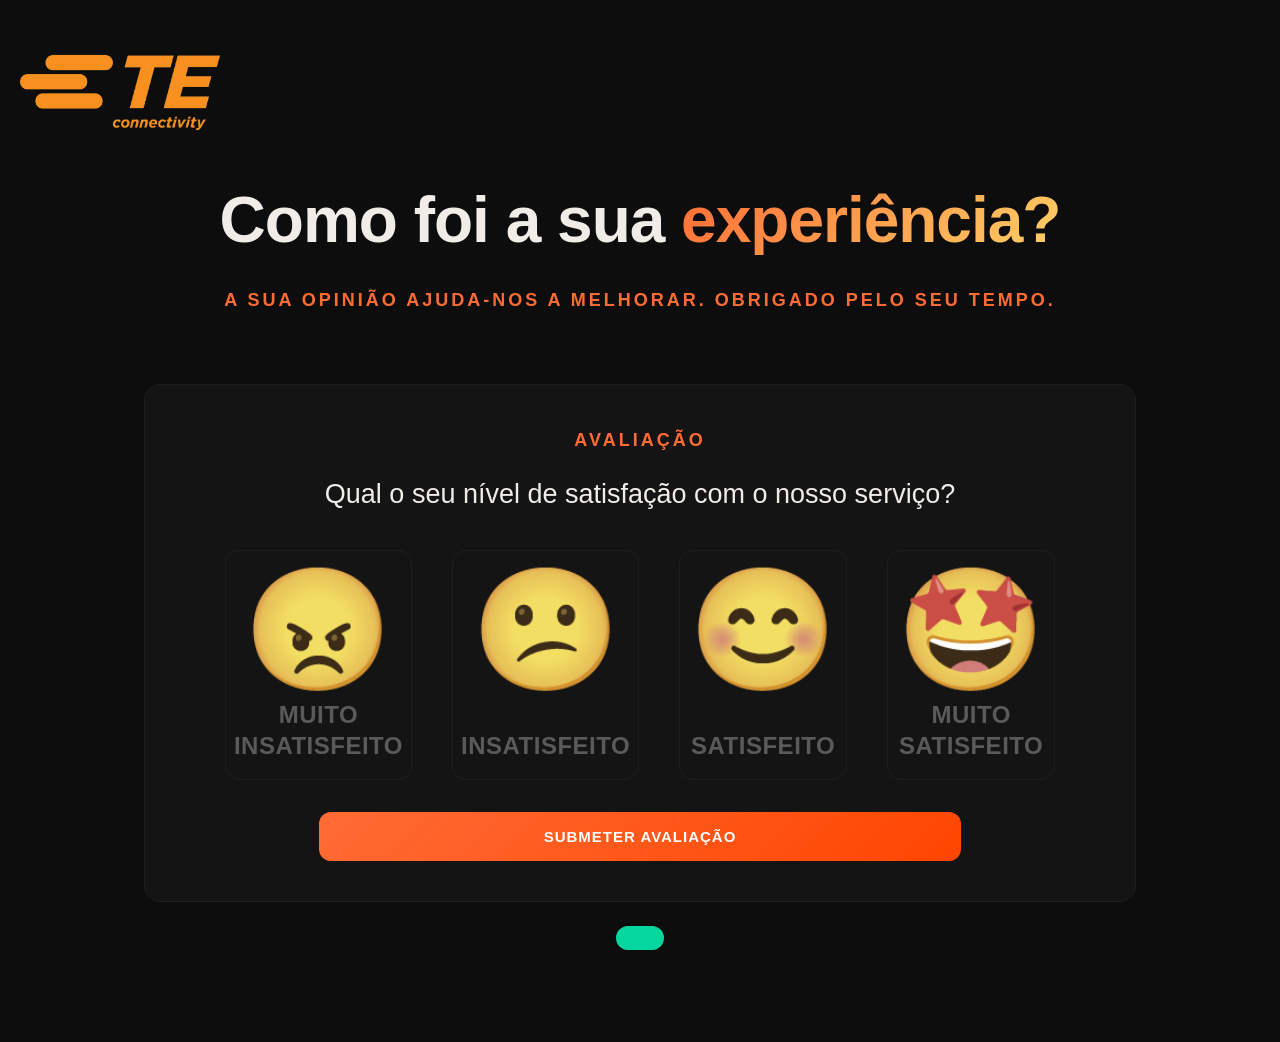
==== index.html @ 26f6a005 "a" ====
<!DOCTYPE html>
<html lang="pt">
<head>
<meta charset="UTF-8">
<meta name="viewport" content="width=device-width, initial-scale=1.0">
<title>Avaliação de Satisfação</title> 
<link rel="stylesheet" href="style.css">
</head>
<body>
    <header>
        
        <img src="img/TELogo.png" alt="Logo" class="logo">
        <br>
        <br>
        <br>
        <h1>Como foi a sua <span>experiência?</span></h1>
        <p class="tag">A sua opinião ajuda-nos a melhorar. Obrigado pelo seu tempo.</p>
    </header> 
    
    
        
                <div class="card">
                    <div class=" tag">Avaliação</div>
                        <div class="question">Qual o seu nível de satisfação com o nosso serviço?</div>
        
                        <div class="options">
                            <div class="option">
                                <input type="radio" name="rating" id="r1" value="1">
                                <label for="r1">
                                    <span class="emoji">😠</span>
                                    <span class="label-text">Muito<br>Insatisfeito</span>
                                </label>
                        </div>
                                <div class="option">
                                    <input type="radio" name="rating" id="r2" value="2">
                                    <label for="r2">
                                        <span class="emoji">😕</span>
                                        <span class="label-text"> <br> Insatisfeito</span>
                                </label>
                                </div>
                                    <div class="option">
                                        <input type="radio" name="rating" id="r4" value="4">
                                        <label for="r4">
                                            <span class="emoji">😊</span>
                                            <span class="label-text"> <br> Satisfeito</span>
                                        </label>
                                    </div>
                                        <div class="option">
                                            <input type="radio" name="rating" id="r5" value="5">
                                            <label for="r5">
                                                <span class="emoji">🤩</span>
                                                <span class="label-text">Muito<br>Satisfeito</span>
                                            </label>
                                        </div>
                    </div>
            <button class="btn-submit " id="btnVotar" onclick="votar()">Submeter avaliação</button>
            </div>
                                            <div class="btn-row">
                                                <button class="btn-clear" onclick="limparDados()">🗑 Limpar</button>

                                                
                                                <button class="btn-csv" onclick="exportarCSV()">⬇ Exportar CSV</button>


                                                <button class="btn-edit" onclick="toggleEdicao()">Editar</button>
                                            </div>                               
     </div>

    
<!-- Toast -->
<div class="toast" id="toast"></div>
    
<script src="script.js"></script>
</body>
</html>
---- style.css ----
:root {
    --bg: #0d0d0d;
    --card: #141414;
    --border: #1e1e1e;
    --accent-1: #ff6b35;
    --accent-2: #ffd166;
    --accent-3: #06d6a0;
    --text: #f0ede8;
    --muted: #5a5a5a;
    --radius: 16px;
  }
 
  * { margin: 0; padding: 0; box-sizing: border-box; }
 
  body {
    background: var(--bg);
    color: var(--text);
    font-family: 'DM Sans', sans-serif;
    min-height: 100vh;
    display: flex;
    flex-direction: column;
    justify-content: flex-start;
    padding: 40px 20px 80px;
    overflow-x: hidden;
  }
 
  /* Background grid */
  body::before {
    content: '';
    inset: 0;
    background-image:
      linear-gradient(rgba(255,107,53,0.03) 1px, transparent 1px),
      linear-gradient(90deg, rgba(255,107,53,0.03) 1px, transparent 1px);
    background-size: 40px 40px;
    pointer-events: none;
    z-index: 0;
  }
 
  /* Header */
  header {
  position: relative;
    margin-bottom: 48px;
    animation: fadeDown 0.6s ease both;
  }

.top-bar {
  position: absolute;
  top: 20px;
  left: 20px;
}

 
  .tag {
    text-align: center;
    font-size: 18px;
    font-weight: 600;
    letter-spacing: 3px;
    text-transform: uppercase;
    color: var(--accent-1);
    padding: 5px 14px;
    margin-bottom: 20px;
  }
 
  header h1 {
    font-family: 'Syne', sans-serif;
    font-size: clamp(2rem, 10vw, 4rem);
    font-weight: 800;
    line-height: 1.1;
    letter-spacing: -1px;
    color: var(--text);
    text-align: center;
  }
 
  header h1 span {
    background: linear-gradient(135deg, var(--accent-1), var(--accent-2));
    -webkit-background-clip: text;
    -webkit-text-fill-color: transparent;
    background-clip: text;
  }
 
  header p {
    margin-top: 30px;
    color: var(--muted);
    font-size: 15px;
    font-weight: 300;
  }
 
  /* Vote card */
  .card {
    background: var(--card);
    border: 1px solid var(--border);
    border-radius: var(--radius);
    padding: 40px 36px;
    margin-bottom: 24px;
    animation: fadeUp 0.6s 0.15s ease both;
    display: flex;
    flex-direction: column;
    align-items: center;
    width: 80%;
    margin-left: auto;
    margin-right: auto;
  }
 
  .card-title {
    font-family: 'Syne', sans-serif;
    font-size: 13px;
    font-weight: 700;
    letter-spacing: 2px;
    text-transform: uppercase;
    color: var(--muted);
    margin-bottom: 28px;
  }
 
  .question {
    font-size: 27px;
    font-weight: 500;
    color: var(--text);
    margin-bottom: 36px;
    line-height: 1.4;
    
  }

  .logo{
  left: 0;   
  width: 200px;
  }
  
  /* Emoji options */
  .options {
    display: flex; 
    justify-content: center;
    gap: 40px;
    margin-bottom: 32px;
    align-items: center;
    flex-wrap: nowrap; 
    width: 100%;
    max-width: 60%;
  }
 
  .option input[type="radio"] { display: none; }
 
  .option label {
    display: flex;
    flex-direction: column;
    align-items: center;
    gap: 10px;
    padding: 18px 8px;
    border: 1.5px solid var(--border);
    border-radius: 14px;
    cursor: pointer;
    transition: all 0.2s ease;
    user-select: none;
    background: transparent;
  }
 
.option {
  flex: 1 1 150px;
  max-width: 500px;
}

  .option label:hover {
    border-color: rgba(255,107,53,0.4);
    background: rgba(255,107,53,0.04);
    transform: translateY(-2px);
  }
 
  .option input:checked + label {
    border-color: var(--accent-1);
    background: rgba(255,107,53,0.08);
    box-shadow: 0 0 0 3px rgba(255,107,53,0.12);
  }
 
  .emoji {
    font-size: 120px;
    line-height: 1;
    transition: transform 0.2s ease;
    filter: grayscale(0.3);
  }
 
  .option input:checked + label .emoji {
    transform: scale(1.2);
    filter: grayscale(0);
  }
 
  .label-text {
    font-size: 24px;
    font-weight: 600;
    letter-spacing: 0.5px;
    text-transform: uppercase;
    color: var(--muted);
    text-align: center;
    line-height: 1.3;
    transition: color 0.2s;
  }
 
  .option input:checked + label .label-text { color: var(--accent-1); }
 
  /* Submit button */
  .btn-submit {
    width: 70%;
    padding: 16px;
    background: linear-gradient(135deg, var(--accent-1), #ff4500);
    color: white;
    font-family: 'Syne', sans-serif;
    font-size: 15px;
    font-weight: 700;
    letter-spacing: 1px;
    text-transform: uppercase;
    border: none;
    border-radius: 12px;
    cursor: pointer;
    transition: all 0.2s ease;
    position: relative;
    overflow: hidden;
    
   
  }

  .btn-submit::after {
    content: '';
    position: absolute;
    inset: 0;
    background: rgba(255,255,255,0.1);
    opacity: 0;
    transition: opacity 0.2s;
  }
 
  .btn-submit:hover::after { opacity: 1; }
  .btn-submit:hover { transform: translateY(-1px); box-shadow: 0 8px 24px rgba(255,107,53,0.35); }
  .btn-submit:active { transform: translateY(0); }
  .btn-submit:disabled { opacity: 0.4; cursor: not-allowed; transform: none; box-shadow: none; }
 
  /* Toast */
  .toast {
    position: fixed;
    bottom: 30px;
    left: 50%;
    transform: translateX(-50%) translateY(80px);
    background: var(--accent-3);
    color: #0d0d0d;
    font-weight: 600;
    font-size: 14px;
    padding: 12px 24px;
    border-radius: 100px;
    z-index: 100;
    transition: transform 0.4s cubic-bezier(0.34, 1.56, 0.64, 1);
    white-space: nowrap;
  }
 
  .toast.show { transform: translateX(-50%) translateY(0); }
 
  /* Stats */
  .stats-card {
    background: var(--card);
    border: 1px solid var(--border);
    border-radius: var(--radius);
    padding: 32px 36px;
    animation: fadeUp 0.6s 0.25s ease both;
  }
 
  .stats-header {
    display: flex;
    align-items: center;
    justify-content: space-between;
    margin-bottom: 28px;
    flex-wrap: gap;
    gap: 12px;
  }
 
  .stats-title {
    font-family: 'Syne', sans-serif;
    font-size: 13px;
    font-weight: 700;
    letter-spacing: 2px;
    text-transform: uppercase;
    color: var(--muted);
  }
 
  .total-badge {
    font-size: 12px;
    color: var(--muted);
    background: var(--border);
    padding: 4px 12px;
    border-radius: 100px;
  }
 
  .stat-row {
    display: flex;
    align-items: center;
    gap: 14px;
    margin-bottom: 14px;
  }
 
  .stat-emoji { font-size: 22px; width: 28px; text-align: center; }
 
  .stat-bar-wrap {
    flex: 1;
    height: 8px;
    background: var(--border);
    border-radius: 100px;
    overflow: hidden;
  }
 
  .stat-bar {
    height: 100%;
    border-radius: 100px;
    transition: width 0.8s cubic-bezier(0.4, 0, 0.2, 1);
  }
 
  .stat-count {
    font-family: 'Syne', sans-serif;
    font-weight: 700;
    font-size: 15px;
    min-width: 28px;
    text-align: right;
  }
 
  .stat-pct {
    font-size: 11px;
    color: var(--muted);
    min-width: 36px;
    text-align: right;
  }
 
  /* Bar colors per level */
  .bar-1 { background: #ef4444; }
  .bar-2 { background: #f97316; }
  .bar-3 { background: #eab308; }
  .bar-4 { background: #84cc16; }
  .bar-5 { background: var(--accent-3); }
 
  /* CSV section */
  .csv-section {
    margin-top: 28px;
    padding-top: 24px;
    border-top: 1px solid var(--border);
    display: flex;
    align-items: center;
    justify-content: space-between;
    gap: 16px;
    flex-wrap: wrap;
  }
 
  .csv-info { font-size: 13px; color: var(--muted); }
  .csv-info strong { color: var(--text); }
 
  .btn-csv {
    display: inline-flex;
    align-items: center;
    gap: 8px;
    padding: 10px 20px;
    border: 1.5px solid var(--bg);
    color: var(--bg);
    background: transparent;
    font-family: 'Syne', sans-serif;
    font-size: 12px;
    font-weight: 700;
    letter-spacing: 1px;
    text-transform: uppercase;
    border-radius: 10px;
    cursor: pointer;
    text-decoration: none;
    transition: all 0.2s;
  }
 
  .btn-csv:hover {
     border-color: #efc144; color: #efc144;;
  }
 
  .btn-clear {
    display: inline-flex;
    align-items: center;
    gap: 8px;
    padding: 10px 20px;
    border: 1.5px solid var(--bg);
    color: var(--bg);
    background: transparent;
    font-family: 'Syne', sans-serif;
    font-size: 12px;
    font-weight: 700;
    letter-spacing: 1px;
    text-transform: uppercase;
    border-radius: 10px;
    cursor: pointer;
    transition: all 0.2s;
  }
 
  .btn-clear:hover { border-color: #ef4444; color: #ef4444; }
 
  .btn-row { display: flex; gap: 10px; flex-wrap: wrap; text-align: center; justify-content: center; }
 
  .btn-edit 
  {
     display: inline-flex;
    align-items: center;
    gap: 8px;
    padding: 10px 20px;
    border: 1.5px solid var(--bg);
    color: var(--bg);
    background: transparent;
    font-family: 'Syne', sans-serif;
    font-size: 12px;
    font-weight: 700;
    letter-spacing: 1px;
    text-transform: uppercase;
    border-radius: 10px;
    cursor: pointer;
    transition: all 0.2s;
  }

  .btn-edit:hover { border-color: #06d6a0; color: #06d6a0; }


  /* Animations */
  @keyframes fadeDown {
    from { opacity: 0; transform: translateY(-20px); }
    to { opacity: 1; transform: translateY(0); }
  }
 
  @keyframes fadeUp {
    from { opacity: 0; transform: translateY(20px); }
    to { opacity: 1; transform: translateY(0); }
  }
 
  /* Pulse on vote */
  @keyframes pulse-ring {
    0% { box-shadow: 0 0 0 0 rgba(255,107,53,0.4); }
    70% { box-shadow: 0 0 0 12px rgba(255,107,53,0); }
    100% { box-shadow: 0 0 0 0 rgba(255,107,53,0); }
  }
 
  .option input:checked + label { animation: pulse-ring 0.5s ease; }
 
  @media (max-width: 480px) {
    .card, .stats-card { padding: 28px 20px; }
    .options { gap: 8px; }
    .option label { padding: 14px 4px; }
    .emoji { font-size: 26px; }
    .label-text { font-size: 9px; }
    .csv-section { flex-direction: column; align-items: flex-start; }
  }
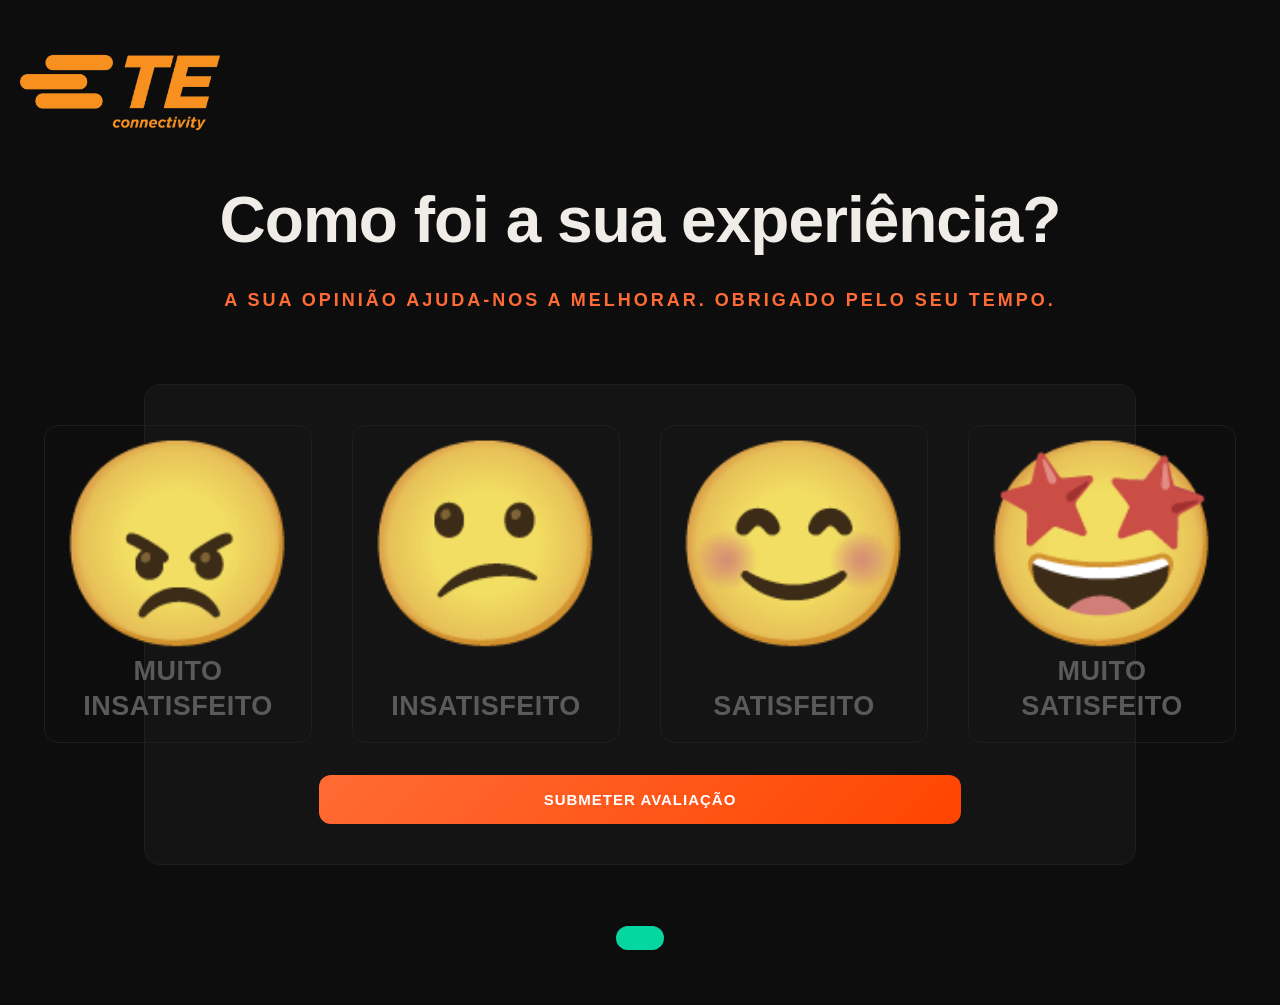
==== commit 96189697: "a" ====
--- a/index.html
+++ b/index.html
@@ -13,16 +13,14 @@
         <br>
         <br>
         <br>
-        <h1>Como foi a sua <span>experiência?</span></h1>
+        <h1 class="edit">Como foi a sua experiência?</h1>
         <p class="tag">A sua opinião ajuda-nos a melhorar. Obrigado pelo seu tempo.</p>
     </header> 
     
     
         
                 <div class="card">
-                    <div class=" tag">Avaliação</div>
-                        <div class="question">Qual o seu nível de satisfação com o nosso serviço?</div>
-        
+                    
                         <div class="options">
                             <div class="option">
                                 <input type="radio" name="rating" id="r1" value="1">
--- a/style.css
+++ b/style.css
@@ -67,7 +67,7 @@
     font-weight: 800;
     line-height: 1.1;
     letter-spacing: -1px;
-    color: var(--text);
+    color: linear-gradient(135deg, var(--accent-1), var(--accent-2));
     text-align: center;
   }
  
@@ -134,7 +134,8 @@
     align-items: center;
     flex-wrap: nowrap; 
     width: 100%;
-    max-width: 60%;
+    max-width: 80%;
+    max-height: 80%;
   }
  
   .option input[type="radio"] { display: none; }
@@ -171,19 +172,19 @@
   }
  
   .emoji {
-    font-size: 120px;
+    font-size: 200px;
     line-height: 1;
     transition: transform 0.2s ease;
     filter: grayscale(0.3);
   }
  
   .option input:checked + label .emoji {
-    transform: scale(1.2);
+    transform: scale(1.1);
     filter: grayscale(0);
   }
  
   .label-text {
-    font-size: 24px;
+    font-size: 27px;
     font-weight: 600;
     letter-spacing: 0.5px;
     text-transform: uppercase;
